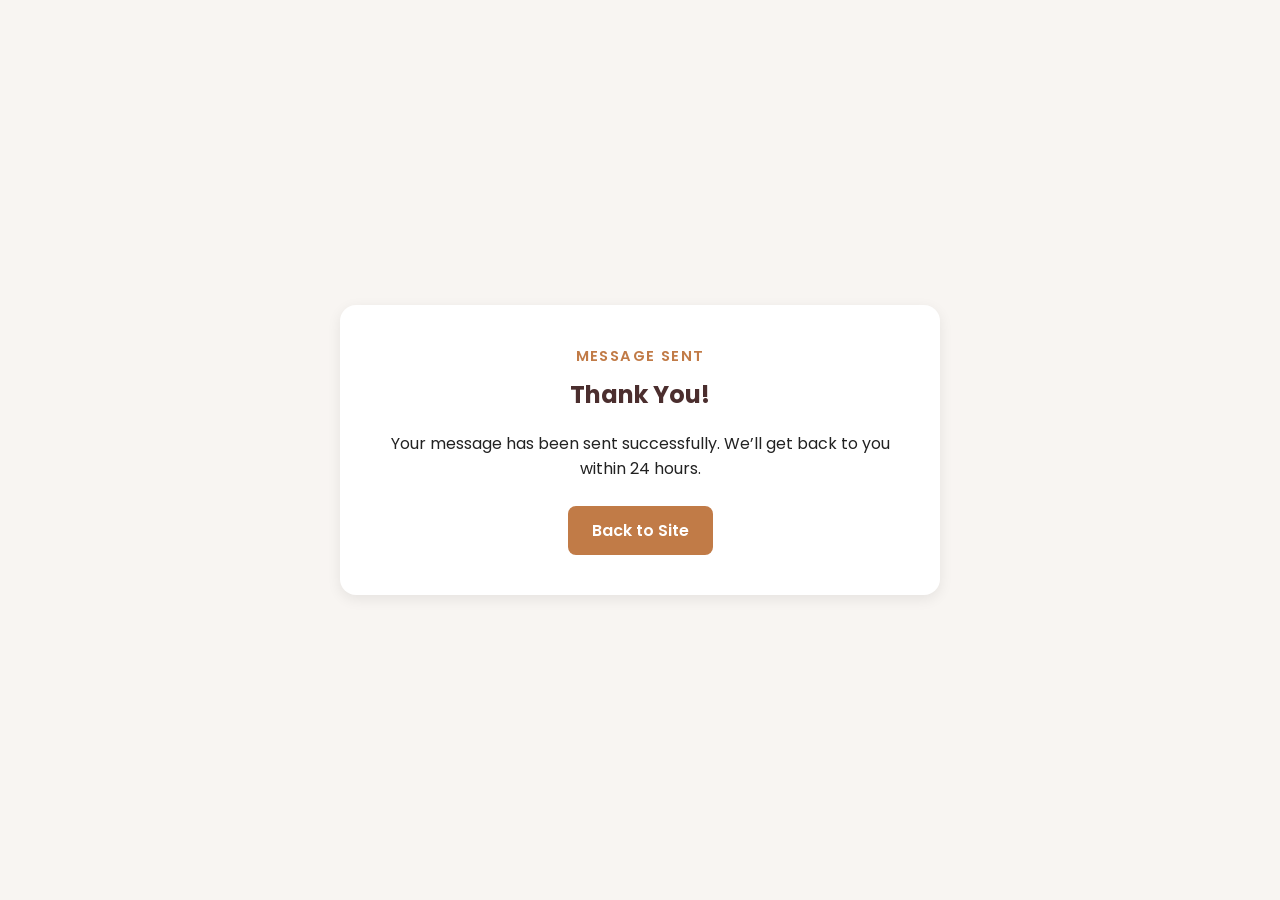
==== thank-you.html @ de83fe1d "Add files via upload" ====
<!DOCTYPE html>
<html lang="en">
<head>
  <meta charset="UTF-8" />
  <meta name="viewport" content="width=device-width, initial-scale=1.0" />
  <title>Thank You | Mountain Coffee</title>
  <link rel="icon" type="image/png" href="coffee.png" />
  <link href="https://fonts.googleapis.com/css2?family=Poppins:wght@300;400;500;600;700&display=swap" rel="stylesheet" />
  <link rel="stylesheet" href="style.css" />
</head>
<body>
  <section class="section" style="min-height: 100vh; display: flex; align-items: center; justify-content: center;">
    <div style="background: white; padding: 40px; border-radius: 16px; box-shadow: 0 4px 14px rgba(0,0,0,0.08); max-width: 600px; text-align: center;">
      <p class="section-tag">Message Sent</p>
      <h1 style="color: #4b2e2e; margin-bottom: 16px;">Thank You!</h1>
      <p style="margin-bottom: 24px;">
        Your message has been sent successfully. We’ll get back to you within 24 hours.
      </p>
      <a href="/index.html#contact" class="btn">Back to Site</a>
    </div>
  </section>
</body>
</html>
---- style.css ----
* {
    margin: 0;
    padding: 0;
    box-sizing: border-box;
  }
  
  html {
    scroll-behavior: smooth;
  }
  
  body {
    font-family: 'Poppins', sans-serif;
    line-height: 1.6;
    color: #222;
    background: #f8f5f2;
  }
  
  img {
    max-width: 100%;
    display: block;
  }
  
  .hero {
    min-height: 100vh;
    background:
      linear-gradient(rgba(50, 30, 20, 0.6), rgba(50, 30, 20, 0.6)),
      url("https://images.unsplash.com/photo-1495474472287-4d71bcdd2085?auto=format&fit=crop&w=1400&q=80");
    background-size: cover;
    background-position: center;
    color: white;
    padding: 20px 60px;
  }
  
  .navbar {
    display: flex;
    justify-content: space-between;
    align-items: center;
    padding: 20px 0;
    gap: 20px;
  }
  
  .logo {
    display: flex;
    align-items: center;
    gap: 10px;
    font-size: 1.55rem;
    font-weight: 600;
  }
  
  .logo-icon {
    width: 30px;
    height: 30px;
    object-fit: contain;
  }
  
  .nav-links {
    list-style: none;
    display: flex;
    gap: 22px;
    flex-wrap: wrap;
  }
  
  .nav-links a {
    text-decoration: none;
    color: white;
    font-weight: 500;
    transition: opacity 0.2s ease;
  }
  
  .nav-links a:hover {
    opacity: 0.75;
  }
  
  .hero-content {
    max-width: 650px;
    margin-top: 140px;
  }
  
  .eyebrow {
    font-size: 0.95rem;
    letter-spacing: 1.5px;
    text-transform: uppercase;
    margin-bottom: 14px;
    opacity: 0.9;
  }
  
  .hero-content h1 {
    font-size: 3.2rem;
    line-height: 1.15;
    margin-bottom: 18px;
  }
  
  .hero-content p {
    font-size: 1.08rem;
    max-width: 560px;
    margin-bottom: 30px;
  }
  
  .hero-buttons {
    display: flex;
    gap: 14px;
    flex-wrap: wrap;
  }
  
  .btn {
    display: inline-block;
    background: #c17b47;
    color: white;
    text-decoration: none;
    padding: 12px 24px;
    border-radius: 8px;
    border: none;
    cursor: pointer;
    font-weight: 600;
    transition: transform 0.2s ease, opacity 0.2s ease;
  }
  
  .btn:hover {
    transform: scale(1.05);
    opacity: 0.95;
  }
  
  .btn-secondary {
    background: transparent;
    border: 1px solid rgba(255, 255, 255, 0.75);
  }
  
  .section {
    padding: 88px 60px;
    text-align: center;
    scroll-margin-top: 80px;
  }
  
  .section-header {
    margin-bottom: 24px;
  }
  
  .section-tag {
    color: #c17b47;
    font-size: 0.92rem;
    font-weight: 600;
    text-transform: uppercase;
    letter-spacing: 1.4px;
    margin-bottom: 8px;
  }
  
  .section h2 {
    color: #4b2e2e;
    font-size: 2.1rem;
  }
  
  .section-text {
    max-width: 760px;
    margin: 0 auto;
    font-size: 1rem;
  }
  
  .menu-section {
    background: white;
  }
  
  .menu-grid,
  .testimonials-grid {
    display: grid;
    grid-template-columns: repeat(auto-fit, minmax(220px, 1fr));
    gap: 22px;
    margin-top: 42px;
  }
  
  .menu-card,
  .testimonial-card {
    background: #f3ece6;
    padding: 26px;
    border-radius: 14px;
    box-shadow: 0 4px 12px rgba(0, 0, 0, 0.08);
    transition: transform 0.25s ease, box-shadow 0.25s ease;
  }
  
  .menu-card:hover,
  .testimonial-card:hover,
  .gallery-grid img:hover {
    transform: translateY(-6px);
    box-shadow: 0 10px 20px rgba(0, 0, 0, 0.12);
  }
  
  .menu-card h3 {
    color: #4b2e2e;
    margin-bottom: 10px;
  }
  
  .menu-card p {
    margin-bottom: 16px;
  }
  
  .menu-card span {
    font-weight: 700;
    color: #c17b47;
  }
  
  .gallery-section {
    background: #efe7df;
  }
  
  .gallery-grid {
    display: grid;
    grid-template-columns: repeat(auto-fit, minmax(220px, 1fr));
    gap: 18px;
    margin-top: 40px;
  }
  
  .gallery-grid img {
    width: 100%;
    height: 255px;
    object-fit: cover;
    border-radius: 14px;
    box-shadow: 0 4px 10px rgba(0, 0, 0, 0.08);
    transition: transform 0.25s ease, box-shadow 0.25s ease;
  }
  
  .testimonials-section {
    background: white;
  }
  
  .stars {
    font-size: 1.2rem;
    margin-bottom: 14px;
    letter-spacing: 2px;
  }
  
  .review-text {
    margin-bottom: 16px;
    font-style: italic;
  }
  
  .testimonial-card h4 {
    color: #4b2e2e;
    margin-bottom: 4px;
  }
  
  .review-role {
    display: block;
    font-size: 0.9rem;
    color: #7a675a;
  }
  
  .hours-section {
    background: #efe7df;
  }
  
  .hours-box {
    max-width: 620px;
    margin: 40px auto 0;
    background: white;
    border-radius: 14px;
    padding: 22px 24px;
    box-shadow: 0 4px 10px rgba(0, 0, 0, 0.08);
  }
  
  .hours-row {
    display: flex;
    justify-content: space-between;
    gap: 20px;
    padding: 15px 0;
    border-bottom: 1px solid #e5d8cb;
  }
  
  .hours-row:last-child {
    border-bottom: none;
  }
  
  .contact-section {
    background: #f8f5f2;
  }
  
  .contact-grid {
    display: grid;
    grid-template-columns: 1fr 1fr;
    gap: 30px;
    margin-top: 42px;
    text-align: left;
    align-items: start;
  }
  
  .contact-info,
  .contact-form {
    background: white;
    padding: 26px;
    border-radius: 14px;
    box-shadow: 0 4px 10px rgba(0, 0, 0, 0.08);
  }
  
  .contact-info p {
    margin-bottom: 12px;
  }
  
  .map-box {
    margin-top: 20px;
    overflow: hidden;
    border-radius: 12px;
  }
  
  .contact-form {
    display: flex;
    flex-direction: column;
    gap: 15px;
  }
  
  .contact-form input,
  .contact-form textarea {
    width: 100%;
    padding: 14px;
    border: 1px solid #d8c8ba;
    border-radius: 8px;
    font-size: 1rem;
    font-family: 'Poppins', sans-serif;
  }
  
  .contact-form textarea {
    resize: vertical;
  }
  
  .form-note {
    font-size: 0.92rem;
    color: #6d5a4e;
  }
  
  
  .footer {
    background: #4b2e2e;
    color: white;
    padding: 42px 60px 28px;
  }
  
  .footer-grid {
    display: grid;
    grid-template-columns: repeat(auto-fit, minmax(200px, 1fr));
    gap: 30px;
    margin-bottom: 24px;
    text-align: left;
  }
  
  .footer h3,
  .footer h4 {
    margin-bottom: 10px;
  }
  
  .footer p {
    margin-bottom: 6px;
    font-size: 0.95rem;
  }
  
  .copyright {
    text-align: center;
    margin-top: 12px;
    font-size: 0.92rem;
    opacity: 0.9;
  }
  
  @media (max-width: 900px) {
    .contact-grid {
      grid-template-columns: 1fr;
    }
  }
  
  @media (max-width: 768px) {
    .hero {
      padding: 20px 24px;
    }
  
    .navbar {
      flex-direction: column;
      gap: 16px;
    }
  
    .nav-links {
      justify-content: center;
    }
  
    .hero-content {
      margin-top: 90px;
    }
  
    .hero-content h1 {
      font-size: 2.35rem;
    }
  
    .section {
      padding: 64px 24px;
    }
  
    .hours-row {
      flex-direction: column;
      align-items: flex-start;
    }
  
    .footer {
      padding: 36px 24px 24px;
    }
  }
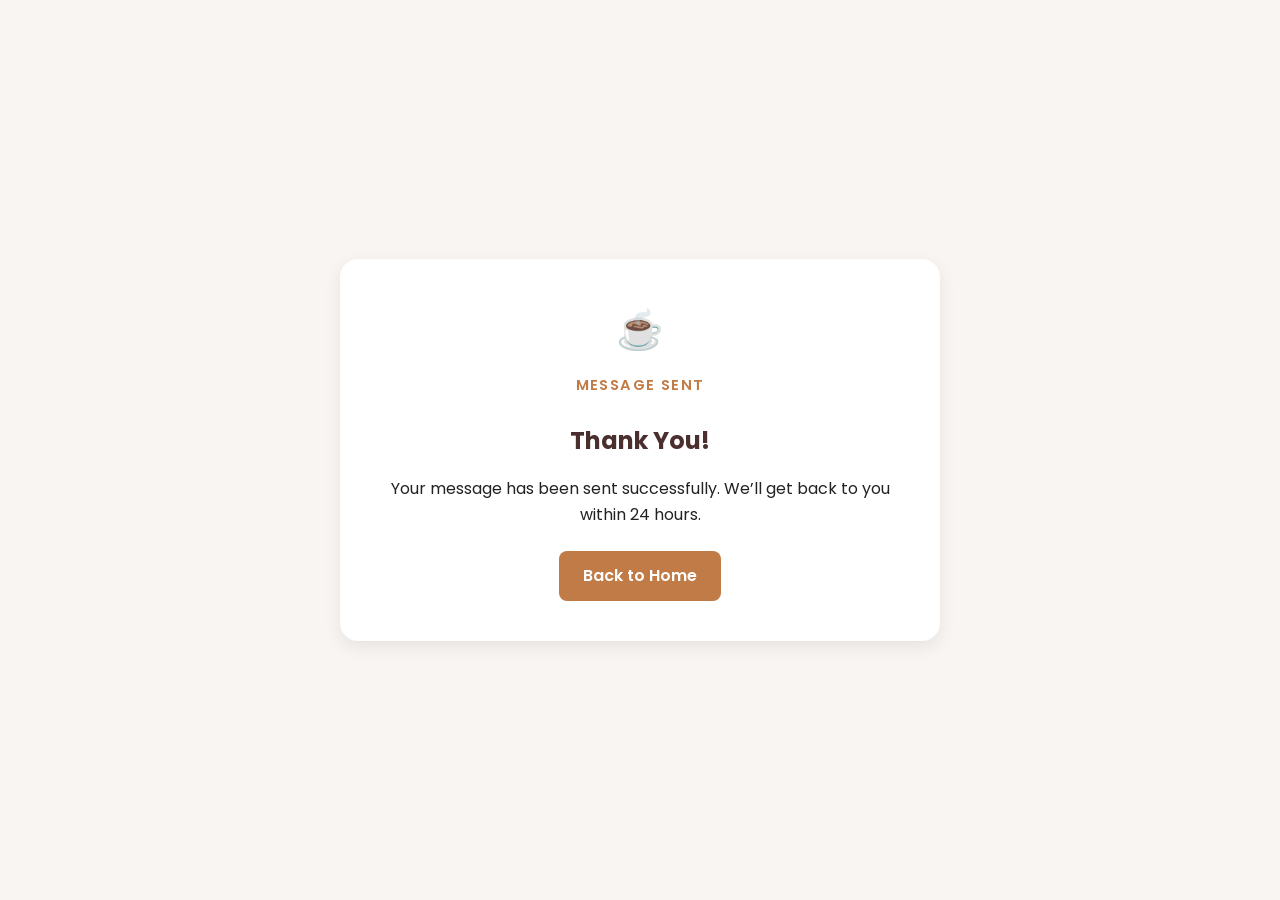
==== commit 6bef9b40: "Add files via upload" ====
--- a/thank-you.html
+++ b/thank-you.html
@@ -9,15 +9,16 @@
   <link rel="stylesheet" href="style.css" />
 </head>
 <body>
-  <section class="section" style="min-height: 100vh; display: flex; align-items: center; justify-content: center;">
-    <div style="background: white; padding: 40px; border-radius: 16px; box-shadow: 0 4px 14px rgba(0,0,0,0.08); max-width: 600px; text-align: center;">
-      <p class="section-tag">Message Sent</p>
-      <h1 style="color: #4b2e2e; margin-bottom: 16px;">Thank You!</h1>
-      <p style="margin-bottom: 24px;">
-        Your message has been sent successfully. We’ll get back to you within 24 hours.
-      </p>
-      <a href="/index.html#contact" class="btn">Back to Site</a>
-    </div>
-  </section>
-</body>
+    <section class="section thank-you-section">
+      <div class="thank-you-card">
+        <div class="thank-you-icon">☕</div>
+        <p class="section-tag">Message Sent</p>
+        <h1>Thank You!</h1>
+        <p>
+          Your message has been sent successfully. We’ll get back to you within 24 hours.
+        </p>
+        <a href="/" class="btn">Back to Home</a>
+      </div>
+    </section>
+  </body>
 </html>
--- a/style.css
+++ b/style.css
@@ -174,6 +174,31 @@
     border-radius: 14px;
     box-shadow: 0 4px 12px rgba(0, 0, 0, 0.08);
     transition: transform 0.25s ease, box-shadow 0.25s ease;
+    text-align: left;
+  }
+  
+  .stars {
+    font-size: 1.2rem;
+    margin-bottom: 10px;
+    letter-spacing: 2px;
+    color: #c17b47;
+  }
+  
+  .review-text {
+    margin-bottom: 16px;
+    font-style: italic;
+    color: #4b2e2e;
+  }
+  
+  .testimonial-card h4 {
+    color: #4b2e2e;
+    margin-bottom: 4px;
+  }
+  
+  .review-role {
+    display: block;
+    font-size: 0.9rem;
+    color: #7a675a;
   }
   
   .menu-card:hover,
@@ -348,6 +373,16 @@
     margin-bottom: 6px;
     font-size: 0.95rem;
   }
+
+  .footer a {
+    color: white;
+    text-decoration: none;
+    transition: opacity 0.2s ease;
+  }
+  
+  .footer a:hover {
+    opacity: 0.75;
+  }
   
   .copyright {
     text-align: center;
@@ -355,6 +390,58 @@
     font-size: 0.92rem;
     opacity: 0.9;
   }
+
+  .thank-you-section {
+    min-height: 100vh;
+    display: flex;
+    align-items: center;
+    justify-content: center;
+    padding: 24px;
+  }
+  
+  .thank-you-card {
+    background: white;
+    padding: 40px;
+    border-radius: 18px;
+    box-shadow: 0 6px 18px rgba(0, 0, 0, 0.08);
+    max-width: 600px;
+    text-align: center;
+  }
+  
+  .thank-you-card h1 {
+    color: #4b2e2e;
+    margin-bottom: 16px;
+  }
+  
+  .thank-you-card p {
+    margin-bottom: 24px;
+  }
+  
+  .thank-you-icon {
+    font-size: 2.4rem;
+    margin-bottom: 14px;
+  }
+
+  .menu-card,
+  .testimonial-card,
+  .contact-info,
+  .contact-form,
+  .hours-box,
+
+  .gallery-grid img {
+    animation: fadeUp 0.7s ease both;
+  }
+  
+  @keyframes fadeUp {
+    from {
+      opacity: 0;
+      transform: translateY(16px);
+    }
+    to {
+      opacity: 1;
+      transform: translateY(0);
+    }
+  }
   
   @media (max-width: 900px) {
     .contact-grid {
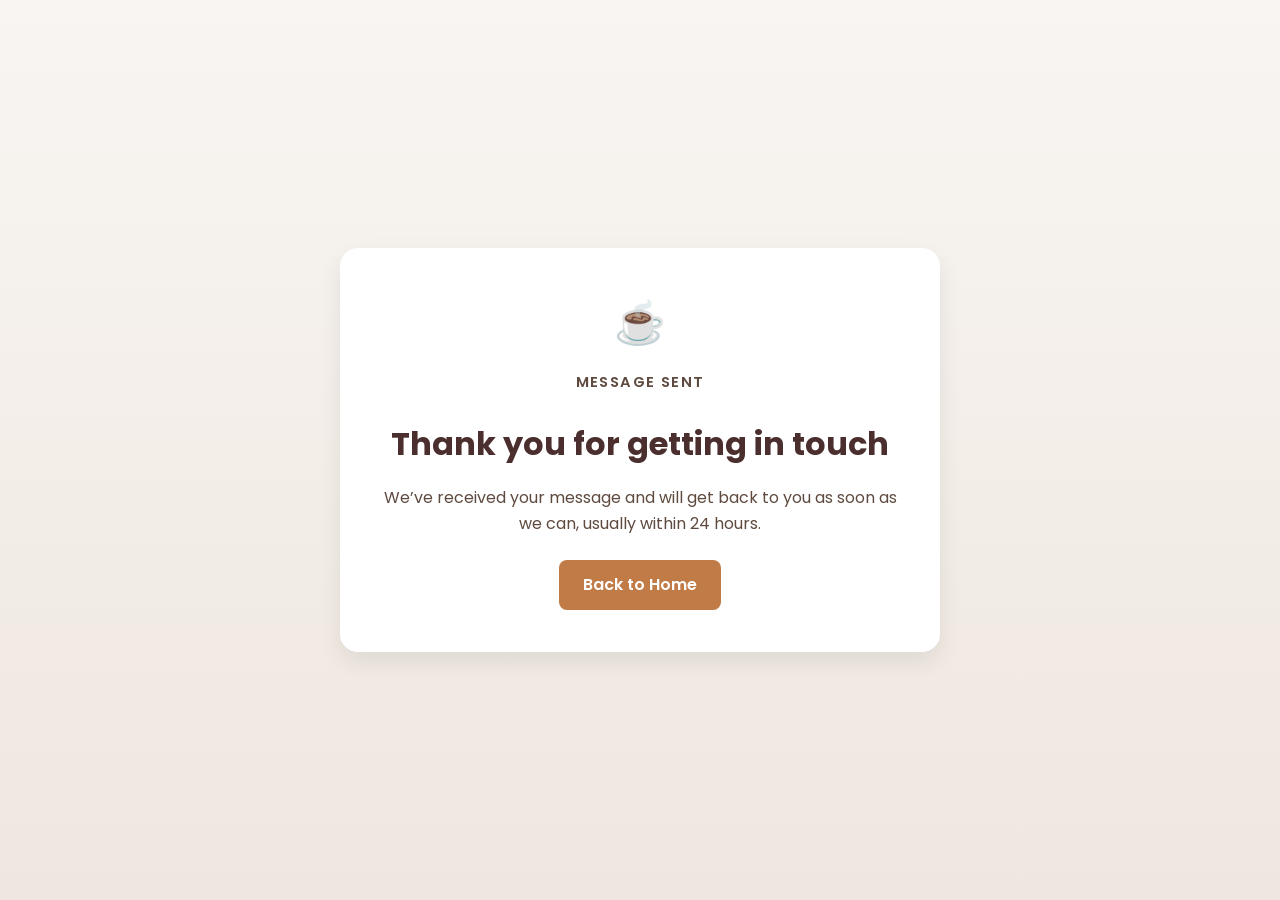
==== commit dc46694a: "Add files via upload" ====
--- a/thank-you.html
+++ b/thank-you.html
@@ -9,16 +9,17 @@
   <link rel="stylesheet" href="style.css" />
 </head>
 <body>
-    <section class="section thank-you-section">
-      <div class="thank-you-card">
-        <div class="thank-you-icon">☕</div>
-        <p class="section-tag">Message Sent</p>
-        <h1>Thank You!</h1>
-        <p>
-          Your message has been sent successfully. We’ll get back to you within 24 hours.
-        </p>
-        <a href="/" class="btn">Back to Home</a>
-      </div>
-    </section>
-  </body>
+  <section class="section thank-you-section">
+    <div class="thank-you-card">
+      <div class="thank-you-icon">☕</div>
+      <p class="section-tag">Message Sent</p>
+      <h1>Thank you for getting in touch</h1>
+      <p>
+        We’ve received your message and will get back to you as soon as we can,
+        usually within 24 hours.
+      </p>
+      <a href="/" class="btn">Back to Home</a>
+    </div>
+  </section>
+</body>
 </html>
--- a/style.css
+++ b/style.css
@@ -18,6 +18,10 @@
   img {
     max-width: 100%;
     display: block;
+  }
+  
+  a {
+    color: inherit;
   }
   
   .hero {
@@ -116,7 +120,7 @@
   }
   
   .btn:hover {
-    transform: scale(1.05);
+    transform: translateY(-2px);
     opacity: 0.95;
   }
   
@@ -160,7 +164,8 @@
   }
   
   .menu-grid,
-  .testimonials-grid {
+  .testimonials-grid,
+  .why-us-grid {
     display: grid;
     grid-template-columns: repeat(auto-fit, minmax(220px, 1fr));
     gap: 22px;
@@ -168,7 +173,8 @@
   }
   
   .menu-card,
-  .testimonial-card {
+  .testimonial-card,
+  .why-card {
     background: #f3ece6;
     padding: 26px;
     border-radius: 14px;
@@ -177,43 +183,22 @@
     text-align: left;
   }
   
-  .stars {
-    font-size: 1.2rem;
-    margin-bottom: 10px;
-    letter-spacing: 2px;
-    color: #c17b47;
-  }
-  
-  .review-text {
-    margin-bottom: 16px;
-    font-style: italic;
-    color: #4b2e2e;
-  }
-  
-  .testimonial-card h4 {
-    color: #4b2e2e;
-    margin-bottom: 4px;
-  }
-  
-  .review-role {
-    display: block;
-    font-size: 0.9rem;
-    color: #7a675a;
-  }
-  
   .menu-card:hover,
   .testimonial-card:hover,
+  .why-card:hover,
   .gallery-grid img:hover {
     transform: translateY(-6px);
     box-shadow: 0 10px 20px rgba(0, 0, 0, 0.12);
   }
   
-  .menu-card h3 {
+  .menu-card h3,
+  .why-card h3 {
     color: #4b2e2e;
     margin-bottom: 10px;
   }
   
-  .menu-card p {
+  .menu-card p,
+  .why-card p {
     margin-bottom: 16px;
   }
   
@@ -222,8 +207,17 @@
     color: #c17b47;
   }
   
+  .why-us-section {
+    background: #efe7df;
+  }
+  
+  .why-icon {
+    font-size: 1.8rem;
+    margin-bottom: 12px;
+  }
+  
   .gallery-section {
-    background: #efe7df;
+    background: #f8f5f2;
   }
   
   .gallery-grid {
@@ -250,11 +244,13 @@
     font-size: 1.2rem;
     margin-bottom: 14px;
     letter-spacing: 2px;
+    color: #c17b47;
   }
   
   .review-text {
     margin-bottom: 16px;
     font-style: italic;
+    color: #4b2e2e;
   }
   
   .testimonial-card h4 {
@@ -279,6 +275,7 @@
     border-radius: 14px;
     padding: 22px 24px;
     box-shadow: 0 4px 10px rgba(0, 0, 0, 0.08);
+    text-align: left;
   }
   
   .hours-row {
@@ -316,6 +313,16 @@
   
   .contact-info p {
     margin-bottom: 12px;
+  }
+  
+  .contact-info a {
+    color: #4b2e2e;
+    text-decoration: none;
+    font-weight: 500;
+  }
+  
+  .contact-info a:hover {
+    text-decoration: underline;
   }
   
   .map-box {
@@ -338,17 +345,25 @@
     border-radius: 8px;
     font-size: 1rem;
     font-family: 'Poppins', sans-serif;
+    background: #fff;
+  }
+  
+  .contact-form input:focus,
+  .contact-form textarea:focus {
+    outline: none;
+    border-color: #c17b47;
+    box-shadow: 0 0 0 3px rgba(193, 123, 71, 0.12);
   }
   
   .contact-form textarea {
     resize: vertical;
+    min-height: 140px;
   }
   
   .form-note {
     font-size: 0.92rem;
     color: #6d5a4e;
   }
-  
   
   .footer {
     background: #4b2e2e;
@@ -373,7 +388,7 @@
     margin-bottom: 6px;
     font-size: 0.95rem;
   }
-
+  
   .footer a {
     color: white;
     text-decoration: none;
@@ -382,6 +397,7 @@
   
   .footer a:hover {
     opacity: 0.75;
+    text-decoration: underline;
   }
   
   .copyright {
@@ -390,45 +406,50 @@
     font-size: 0.92rem;
     opacity: 0.9;
   }
-
+  
   .thank-you-section {
     min-height: 100vh;
     display: flex;
     align-items: center;
     justify-content: center;
     padding: 24px;
+    background: linear-gradient(180deg, #f8f5f2 0%, #efe7df 100%);
   }
   
   .thank-you-card {
     background: white;
-    padding: 40px;
+    padding: 42px 34px;
     border-radius: 18px;
-    box-shadow: 0 6px 18px rgba(0, 0, 0, 0.08);
+    box-shadow: 0 10px 24px rgba(0, 0, 0, 0.08);
     max-width: 600px;
+    width: 100%;
     text-align: center;
   }
   
   .thank-you-card h1 {
     color: #4b2e2e;
     margin-bottom: 16px;
+    font-size: 2rem;
   }
   
   .thank-you-card p {
     margin-bottom: 24px;
+    color: #5f4a3f;
   }
   
   .thank-you-icon {
-    font-size: 2.4rem;
+    font-size: 2.6rem;
     margin-bottom: 14px;
   }
-
+  
   .menu-card,
   .testimonial-card,
   .contact-info,
   .contact-form,
   .hours-box,
-
-  .gallery-grid img {
+  .why-card,
+  .gallery-grid img,
+  .thank-you-card {
     animation: fadeUp 0.7s ease both;
   }
   
@@ -451,7 +472,7 @@
   
   @media (max-width: 768px) {
     .hero {
-      padding: 20px 24px;
+      padding: 20px 24px 40px;
     }
   
     .navbar {
@@ -459,16 +480,32 @@
       gap: 16px;
     }
   
+    .logo {
+      justify-content: center;
+      text-align: center;
+    }
+  
     .nav-links {
       justify-content: center;
+      gap: 14px;
     }
   
     .hero-content {
-      margin-top: 90px;
+      margin-top: 80px;
+      text-align: center;
+    }
+  
+    .hero-content p {
+      margin-left: auto;
+      margin-right: auto;
     }
   
     .hero-content h1 {
       font-size: 2.35rem;
+    }
+  
+    .hero-buttons {
+      justify-content: center;
     }
   
     .section {
@@ -478,9 +515,49 @@
     .hours-row {
       flex-direction: column;
       align-items: flex-start;
+      gap: 4px;
+    }
+  
+    .gallery-grid img {
+      height: 220px;
+    }
+  
+    .thank-you-card {
+      padding: 34px 24px;
+    }
+  
+    .thank-you-card h1 {
+      font-size: 1.7rem;
     }
   
     .footer {
       padding: 36px 24px 24px;
     }
+  }
+  
+  @media (max-width: 480px) {
+    .hero-content h1 {
+      font-size: 2rem;
+    }
+  
+    .btn {
+      width: 100%;
+      text-align: center;
+    }
+  
+    .hero-buttons {
+      flex-direction: column;
+    }
+  
+    .menu-grid,
+    .testimonials-grid,
+    .why-us-grid,
+    .gallery-grid {
+      grid-template-columns: 1fr;
+    }
+  
+    .nav-links {
+      gap: 10px 14px;
+      font-size: 0.95rem;
+    }
   }
